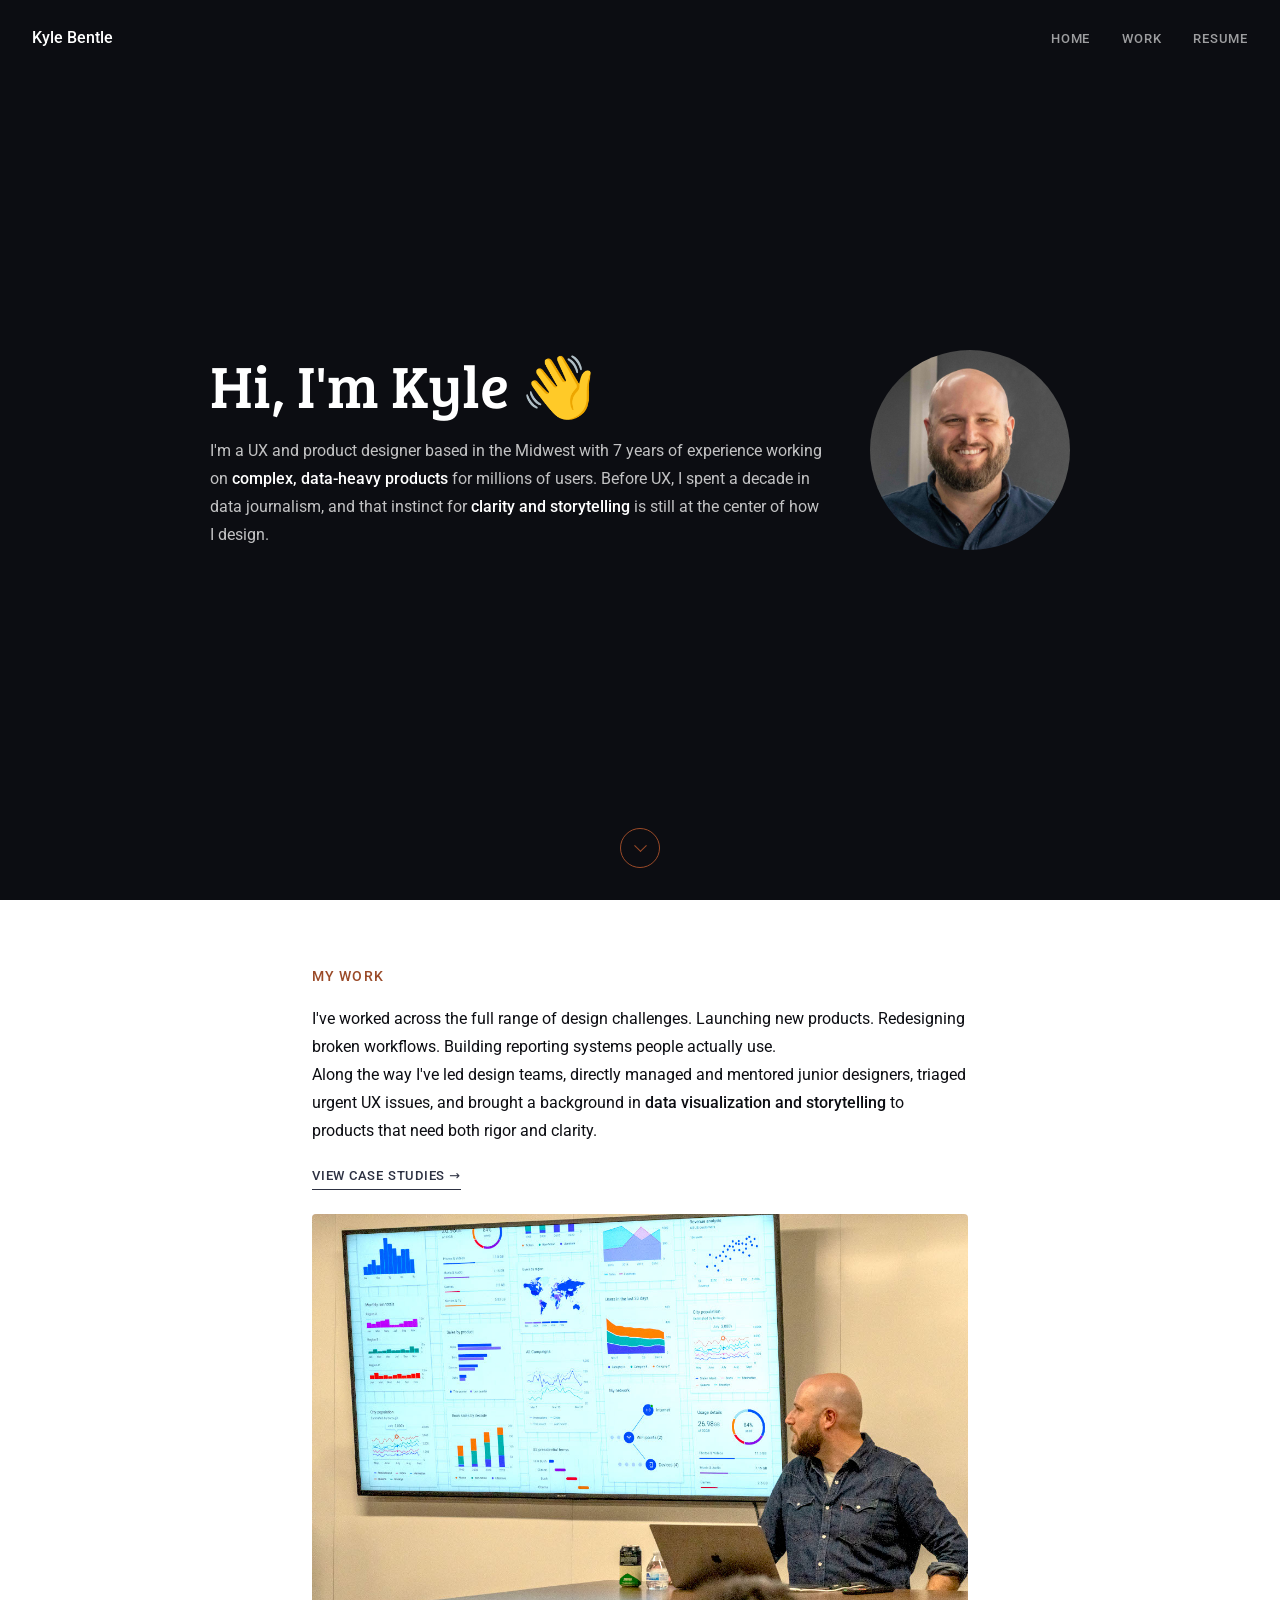
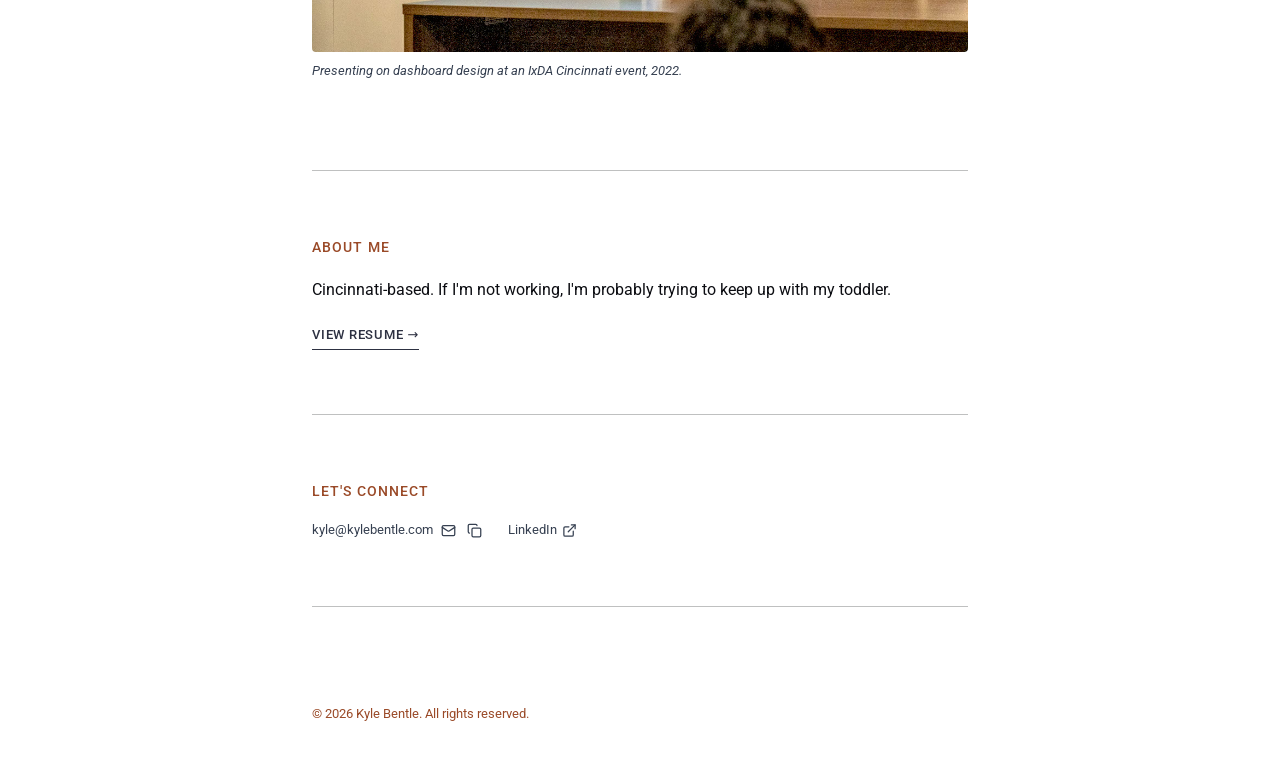
==== index.html @ 63d9d83c "first commit" ====
<!DOCTYPE html>
<html lang="en">
<head>
  <!-- Google tag (gtag.js) -->
  <script async src="https://www.googletagmanager.com/gtag/js?id=G-E7SZZ36WZQ"></script>
  <script>
    window.dataLayer = window.dataLayer || [];
    function gtag(){dataLayer.push(arguments);}
    gtag('js', new Date());

    gtag('config', 'G-E7SZZ36WZQ');
  </script>
  <meta charset="UTF-8" />
  <meta name="viewport" content="width=device-width, initial-scale=1.0" />
  <meta name="description" content="UX and product designer with 7+ years of experience on complex, data-heavy products for millions of users. Based in the Midwest. Previously: A decade of data journalism." />
  <title>Kyle Bentle / UX Designer</title>
  <link rel="preconnect" href="https://fonts.googleapis.com">
  <link rel="preconnect" href="https://fonts.gstatic.com" crossorigin>
  <link href="https://fonts.googleapis.com/css2?family=Bree+Serif&family=Roboto:ital,wght@0,400;0,500;0,700;1,400&display=swap" rel="stylesheet">
  <link rel="stylesheet" href="css/style.css" />
  <link rel="icon" type="image/png" href="/favicon-96x96.png" sizes="96x96" />
  <link rel="icon" type="image/svg+xml" href="/favicon.svg" />
  <link rel="shortcut icon" href="/favicon.ico" />
  <link rel="apple-touch-icon" sizes="180x180" href="/apple-touch-icon.png" />
  <link rel="manifest" href="/site.webmanifest" />
</head>
<body class="page-home">
  <a href="#main-content" class="skip-link">Skip to main content</a>

  <!-- NAV -->
  <nav class="nav">
    <a href="/" class="nav__brand">Kyle Bentle</a>
    <ul class="nav__links">
      <li><a href="/" class="nav__link nav__link--active">Home</a></li>
      <li><a href="/case-studies/" class="nav__link">Work</a></li>
      <li><a href="/resume.html" class="nav__link">Resume</a></li>
    </ul>
  </nav>

  <!-- MAIN CONTENT -->
  <main id="main-content">

    <!-- FULL-BLEED HERO -->
    <section class="home-hero">
      <div class="home-hero__inner">
        <div class="home-hero__text">
          <h1 class="hero__title">Hi, I'm Kyle <span aria-hidden="true">👋</span></h1>
          <p class="hero__body">
            I'm a UX and product designer based in the Midwest with 7 years of experience working on
            <strong>complex, data-heavy products</strong> for millions of users. Before UX, I spent a decade in data journalism,
            and that instinct for <strong>clarity and storytelling</strong> is still at the center of how I design.
          </p>
        </div>
        <img src="images/Kyle-Bentle-mug.jpg" alt="Portrait of Kyle Bentle" class="home-hero__photo">
      </div>
      <div class="scroll-hint">
        <div class="scroll-hint__circle">
          <div class="scroll-hint__chevron"></div>
        </div>
      </div>
    </section>

    <!-- NARROW CONTENT: sections below the hero -->
    <div class="page-wrap">

    <!-- MY WORK -->
    <div class="section">
      <h2 class="section__label">My Work</h2>
      <p class="section__body">
        I've worked across the full range of design challenges. Launching new products. Redesigning broken workflows. Building reporting systems people actually use.
        </p>
        <p class="section__body">
        Along the way I've led design teams, directly managed and mentored junior designers, triaged urgent UX issues, and brought a background in
        <strong>data visualization and storytelling</strong> to products that need both rigor and clarity.
      </p>
      <a href="/case-studies/" class="cta-link">View case studies →</a>
      <figure class="cs-figure">
        <img src="images/kyle-ixda.jpg" alt="Kyle Bentle presenting on stage at an IxDA event" class="cs-figure__img">
        <figcaption class="cs-caption">Presenting on dashboard design at an IxDA Cincinnati event, 2022.</figcaption>
      </figure>
    </div>

    <!-- RESUME -->
    <div class="section">
      <h2 class="section__label">About Me</h2>
      <p class="section__body">
        Cincinnati-based. If I'm not working, I'm probably trying to keep up with my toddler.
      </p>
      <a href="resume.html" class="cta-link">View resume →</a>
      </div>

    <div class="section">
      <h2 class="section__label contact-label">Let's Connect</h2>
      <div class="contact-links">
        <div class="email-action">
          <span class="email-action__address">kyle@kylebentle.com</span>
          <a href="&#109;&#97;&#105;&#108;&#116;&#111;&#58;&#107;&#121;&#108;&#101;&#64;&#107;&#121;&#108;&#101;&#98;&#101;&#110;&#116;&#108;&#101;&#46;&#99;&#111;&#109;" class="email-action__btn" aria-label="Open in mail app" title="Open in mail app">
            <svg xmlns="http://www.w3.org/2000/svg" width="15" height="15" viewBox="0 0 24 24" fill="none" stroke="currentColor" stroke-width="2" stroke-linecap="round" stroke-linejoin="round" aria-hidden="true"><rect x="2" y="4" width="20" height="16" rx="2"/><path d="m22 7-8.97 5.7a1.94 1.94 0 0 1-2.06 0L2 7"/></svg>
          </a>
          <button class="email-action__btn" onclick="copyEmail(this)" aria-label="Copy email address" title="Copy email address">
            <svg xmlns="http://www.w3.org/2000/svg" width="15" height="15" viewBox="0 0 24 24" fill="none" stroke="currentColor" stroke-width="2" stroke-linecap="round" stroke-linejoin="round" aria-hidden="true"><rect width="14" height="14" x="8" y="8" rx="2" ry="2"/><path d="M4 16c-1.1 0-2-.9-2-2V4c0-1.1.9-2 2-2h10c1.1 0 2 .9 2 2"/></svg>
          </button>
        </div>
        <a href="https://www.linkedin.com/in/kyle-bentle" class="contact-link" target="_blank" rel="noopener noreferrer" aria-label="LinkedIn profile (opens in new tab)">LinkedIn <svg xmlns="http://www.w3.org/2000/svg" width="15" height="15" viewBox="0 0 24 24" fill="none" stroke="currentColor" stroke-width="2" stroke-linecap="round" stroke-linejoin="round" aria-hidden="true"><path d="M15 3h6v6"/><path d="M10 14 21 3"/><path d="M18 13v6a2 2 0 0 1-2 2H5a2 2 0 0 1-2-2V8a2 2 0 0 1 2-2h6"/></svg></a>
        
      </div>
    </div>

    </div><!-- /page-wrap -->

  </main>

  <!-- FOOTER -->
  <footer class="page-wrap">
    <div class="footer">
      <p class="footer__text">© 2026 Kyle Bentle. All rights reserved.</p>
    </div>
  </footer>

  <script>
    function copyEmail(btn) {
      navigator.clipboard.writeText('kyle@kylebentle.com').then(function () {
        var prev = btn.innerHTML;
        btn.innerHTML = '<svg xmlns="http://www.w3.org/2000/svg" width="15" height="15" viewBox="0 0 24 24" fill="none" stroke="currentColor" stroke-width="2" stroke-linecap="round" stroke-linejoin="round" aria-hidden="true"><path d="M20 6 9 17l-5-5"/></svg>';
        setTimeout(function () { btn.innerHTML = prev; }, 2000);
      });
    }
  </script>
</body>
</html>
---- css/style.css ----
/* ============================================================
   BASE RESET & ROOT
   ============================================================ */

/* Remove default browser spacing and make sizing predictable */
*, *::before, *::after {
  margin: 0;
  padding: 0;
  box-sizing: border-box;
}

/* Root variables — change these to restyle the whole site */
:root {
  --color-bg:           #ffffff;
  --color-text:         #0c0d12;
  --color-muted:        #364051;
  --color-faint:        #9a4a28;
  --color-border:       #bfc0c0;
  --color-accent:       #2d3142;
  /* White text for use on dark (--color-text) backgrounds */
  --color-on-dark:      #ffffff;
  --color-on-dark-dim:  rgba(255, 255, 255, 0.75);
  --color-on-dark-faint: rgba(255, 255, 255, 0.6);

  --font-display:    'Bree Serif', serif;
  --font-base:       'Roboto', system-ui, sans-serif;

  --size-body:       16px;
  --size-small:      13px;

  --max-width:       720px;
  --spacing-section: 4rem;
}

body {
  font-family: var(--font-base);
  background-color: var(--color-bg);
  color: var(--color-text);
  font-size: var(--size-body);
  line-height: 1.75;
}


/* ============================================================
   PAGE WRAPPER
   Centers content and adds horizontal padding
   ============================================================ */

.page-wrap {
  max-width: var(--max-width);
  margin: 0 auto;
  padding: 0 2rem;
}


/* ============================================================
   SKIP LINK
   Collapsed to a 1×1px invisible point until a keyboard user
   tabs to it — then expands at the top of the page
   ============================================================ */

.skip-link {
  position: absolute;
  top: 0;
  left: 0;
  clip: rect(0 0 0 0);
  clip-path: inset(50%);
  height: 1px;
  width: 1px;
  overflow: hidden;
  white-space: nowrap;
  padding: 0.75rem 1.5rem;
  background: var(--color-text);
  color: var(--color-on-dark);
  font-size: var(--size-small);
  font-weight: 500;
  text-decoration: none;
  z-index: 200;
}

.skip-link:focus {
  clip: auto;
  clip-path: none;
  height: auto;
  width: auto;
  overflow: visible;
  white-space: normal;
}


/* ============================================================
   FOCUS STYLES
   Custom keyboard focus ring for links and buttons.
   :focus-visible only fires for keyboard navigation, not mouse clicks.
   ============================================================ */

a:focus-visible,
button:focus-visible {
  outline: 2px solid var(--color-accent);
  outline-offset: 3px;
  border-radius: 2px;
}


/* Homepage nav sits on a dark background — use a light ring instead */
.page-home .nav a:focus-visible {
  outline-color: var(--color-on-dark);
}


/* ============================================================
   NAV  (block: nav)
   ============================================================ */

.nav {
  padding: 1.5rem 2rem;
  display: flex;
  align-items: center;
  justify-content: space-between;
  border-bottom: 0.5px solid var(--color-border);
}

/* Your name / site logo on the left */
.nav__brand {
  font-size: var(--size-body);
  font-weight: 500;
  color: var(--color-text);
  text-decoration: none;
}

/* The group of navigation links on the right */
.nav__links {
  display: flex;
  gap: 2rem;
  list-style: none;
}

/* Individual nav link */
.nav__link {
  font-size: var(--size-small);
  font-weight: 500;
  text-transform: uppercase;
  letter-spacing: 0.06em;
  color: var(--color-muted);
  text-decoration: none;
  transition: color 0.15s ease;
}

.nav__link:hover {
  color: var(--color-text);
}

/* Modifier: highlights the link for the current page */
.nav__link--active {
  color: var(--color-text);
}

/* On the homepage, nav floats over the hero so it doesn't push the hero down */
.page-home .nav {
  position: absolute;   /* lifts it out of the document flow */
  top: 0;
  left: 0;
  width: 100%;
  z-index: 10;          /* keeps it on top of the hero, which paints over it otherwise */
  background-color: var(--color-text);
  border-bottom: none;
}

/* Nav text needs to be light on the dark homepage hero */
.page-home .nav__brand,
.page-home .nav__link--active {
  color: var(--color-on-dark);
}

.page-home .nav__link {
  color: var(--color-on-dark-faint); /* slightly dimmed for inactive links */
}

.page-home .nav__link:hover {
  color: var(--color-on-dark);
}

/* On small screens, stack the nav links below the brand */
@media (max-width: 480px) {
  .nav {
    flex-direction: column;
    align-items: flex-start;
    gap: 1rem;
  }

  .nav__links {
    gap: 1.25rem;
  }
}


/* ============================================================
   HERO  (block: hero)
   The intro section at the top of a page
   ============================================================ */

.hero {
  padding: var(--spacing-section) 0 2rem;
}

.hero__title {
  font-family: var(--font-display);
  font-size: 28px;
  font-weight: 400;   /* Bree Serif only has one weight — 400 is correct */
  line-height: 1.3;
  margin-bottom: 1rem;
  color: var(--color-text);
}

.hero__body {
  color: var(--color-text);
}

/* Bold text inside the hero body stays dark for emphasis */
.hero__body strong {
  color: var(--color-text);
  font-weight: 500;
}


/* ============================================================
   HOME HERO  (block: home-hero)
   Full-viewport hero used only on the homepage
   ============================================================ */

/* The full-bleed container — fills the screen and centers everything */
.home-hero {
  position: relative;          /* lets the scroll hint anchor to this container */
  min-height: 100vh;
  min-height: 100svh;
  display: flex;
  align-items: center;
  justify-content: center;
  background-color: var(--color-text);
  padding: 4rem 2rem;
  text-align: center;
}

/* Scroll hint — pinned to the bottom center of the hero */
.scroll-hint {
  position: absolute;
  bottom: 2rem;
  left: 50%;
  transform: translateX(-50%);  /* centers it horizontally regardless of its width */
}

/* The circle */
.scroll-hint__circle {
  width: 40px;
  height: 40px;
  border: 1.5px solid var(--color-faint);
  border-radius: 50%;
  display: flex;
  align-items: center;
  justify-content: center;
}

/* The chevron — drawn with two CSS borders rotated 45 degrees */
.scroll-hint__chevron {
  width: 9px;
  height: 9px;
  border-right: 1.5px solid var(--color-faint);
  border-bottom: 1.5px solid var(--color-faint);
  transform: rotate(45deg) translate(-2px, -2px); /* slight nudge to visually center inside circle */
}

/* Light text inside the dark homepage hero */
.home-hero .hero__title {
  color: var(--color-on-dark);
}

.home-hero .hero__body {
  color: var(--color-on-dark-dim);   /* slightly dimmed for the lede text */
}

.home-hero .hero__body strong {
  color: var(--color-on-dark);
}

/* Case study hero uses dark text on a light background */
.cs-hero-band .hero {
  text-align: center;
}

/* Inner wrapper keeps the text from getting too wide on large screens.
   Also lays the text and photo out side by side on wider screens. */
.home-hero__inner {
  max-width: 860px; /* a bit wider than --max-width to leave room for the photo */
  display: flex;
  align-items: center;
  justify-content: space-between;
  gap: 3rem;
  text-align: left; /* overrides the centered text inherited from .home-hero */
}

.home-hero__text {
  max-width: var(--max-width);
}

.home-hero__photo {
  width: 200px;
  height: 200px;
  border-radius: 50%; /* circle, cropped to fill */
  object-fit: cover;
  flex-shrink: 0; /* keeps the photo from getting squeezed by the text */
}

/* Below 700px there isn't enough room for text + photo side by side —
   stack the photo under the text and re-center everything */
@media (max-width: 700px) {
  .home-hero__inner {
    flex-direction: column;
    text-align: center;
  }
}

/* Larger title inside the home hero only — doesn't affect other pages */
.home-hero .hero__title {
  font-size: 60px;
  line-height: 1.1;
  margin-bottom: 1.25rem;
}

@media (max-width: 480px) {
  .home-hero .hero__title {
    font-size: 36px;
  }
}


/* ============================================================
   SECTION  (block: section)
   A content section separated by a top border
   ============================================================ */

.section {
  margin-top: var(--spacing-section);
  /* padding-top: 2rem; */
  padding-bottom: var(--spacing-section);
  border-bottom: 0.5px solid var(--color-border);
}

/* Small all-caps label above a section, e.g. "My Work" */
.section__label {
  font-size: 14px;
  font-weight: 500;
  text-transform: uppercase;
  letter-spacing: 0.08em;
  color: var(--color-faint);
  margin-bottom: 1rem;
}

.section__body {
  color: var(--color-text);
}

.section__body strong {
  color: var(--color-text);
  font-weight: 500;
}

/* Summary paragraph(s) at the top of the resume page */
.resume-summary {
  color: var(--color-text);
  margin-bottom: 0.75rem; /* small gap between summary paragraphs; harmless on the last one */
}


/* ============================================================
   EMAIL ACTION  (block: email-action)
   Email address with mailto and copy-to-clipboard icon buttons
   ============================================================ */

.email-action {
  display: flex;
  align-items: center;
  gap: 0.4rem;
}

.email-action__address {
  font-size: var(--size-small);
  color: var(--color-muted);
}

/* Shared styles for both the mailto link and the copy button */
.email-action__btn {
  display: flex;
  align-items: center;
  justify-content: center;
  background: none;
  border: none;
  padding: 2px;
  cursor: pointer;
  color: var(--color-muted);
  transition: color 0.15s ease;
  line-height: 1;
  text-decoration: none;   /* overrides default link underline */
}

.email-action__btn:hover {
  color: var(--color-text);
}

/* Tooltip on the copy button only — targets <button> to avoid applying to the mailto <a> */
button.email-action__btn {
  position: relative;
}

button.email-action__btn::after {
  content: 'Copy to clipboard';
  position: absolute;
  bottom: calc(100% + 6px);  /* sits just above the button */
  left: 50%;
  transform: translateX(-50%);  /* centers it over the button regardless of its width */
  background: var(--color-text);
  color: var(--color-bg);
  font-size: 11px;
  white-space: nowrap;
  padding: 4px 8px;
  border-radius: 4px;
  pointer-events: none;  /* tooltip doesn't interfere with mouse events */
  opacity: 0;
  transition: opacity 0.15s ease;
}

button.email-action__btn:hover::after {
  opacity: 1;
}


/* ============================================================
   CONTACT LINKS
   Row of inline links (LinkedIn, Email, etc.)
   ============================================================ */

/* Adds breathing room between the resume link and the Contact Me label */
.contact-label {
  margin-top: 2rem;
}

.contact-links {
  display: flex;
  gap: 1.5rem;
  margin-top: 1rem;
}

.contact-link {
  display: inline-flex;
  align-items: center;
  gap: 0.3rem;
  font-size: var(--size-small);
  color: var(--color-muted);
  text-decoration: none;
  transition: color 0.15s ease;
}

.contact-link:hover {
  color: var(--color-text);
}


/* ============================================================
   CTA LINK  (block: cta-link)
   A standalone text link used as a call-to-action
   ============================================================ */

.cta-link {
  display: inline-block;
  margin-top: 1.25rem;
  font-size: var(--size-small);
  font-weight: 500;
  text-transform: uppercase;
  letter-spacing: 0.06em;
  color: var(--color-accent);
  text-decoration: none;
  border-bottom: 1px solid var(--color-accent);
  padding-bottom: 2px;
  transition: opacity 0.15s ease;
}

.cta-link:hover {
  opacity: 0.5;
}


/* ============================================================
   PAGE FOOTER  (block: footer)
   ============================================================ */

.footer {
  margin-top: var(--spacing-section);
  padding: 2rem 0 3rem;
  /* border-top: 0.5px solid var(--color-border); */
}

.footer__text {
  font-size: var(--size-small);
  color: var(--color-faint);
}


/* ============================================================
   RESUME HEADER  (block: resume-header)
   Name, email, and summary at the top of the resume page
   ============================================================ */

.resume-header {
  padding: var(--spacing-section) 0 2rem;
}

.resume-header__name {
  font-size: 28px;
  font-weight: 500;
  line-height: 1.2;
  margin-bottom: 0.25rem;
}

.resume-header__email {
  font-size: var(--size-small);
  color: var(--color-muted);
  text-decoration: none;
}

.resume-header__email:hover {
  color: var(--color-text);
}

.resume-header__summary {
  margin-top: 1.25rem;
  color: var(--color-text);
  font-style: italic;
}


/* ============================================================
   JOB  (block: job)
   A single job entry — company, title, dates, bullet points
   ============================================================ */

.job {
  margin-bottom: 2rem;
}

/* Company name */
.job__company {
  font-size: 20px;
  font-weight: 600;
  margin-bottom: 0.15rem;
}

/* Job title on its own line */
.job__title {
  font-weight: 500;
  margin-bottom: 0.1rem;
}

/* Small inline note showing a promotion, e.g. "(promoted from UX Designer)" */
.job__promotion {
  font-size: var(--size-small);
  font-weight: 400;
  font-style: italic;
  color: var(--color-faint);
}

/* Date range, e.g. "January 2022 – present" */
.job__dates {
  font-size: var(--size-small);
  font-style: italic;
  color: var(--color-muted);
  margin-bottom: 0.75rem;
}

/* The list of bullet points */
.job__bullets {
  list-style: none;
  padding: 0;
}

/* Each bullet — uses a custom circle instead of a default list marker */
.job__bullet {
  position: relative;
  padding-left: 1.25rem;
  color: var(--color-text);
  margin-bottom: 0.5rem;
}

/* The circle bullet character, placed before each item */
.job__bullet::before {
  content: "○";
  position: absolute;
  left: 0;
  color: var(--color-faint);
  font-size: 0.7em;
  top: 0.3em;
}


/* ============================================================
   SKILL GROUP  (block: skill-group)
   A paragraph of skills under a label
   ============================================================ */

.skill-group {
  margin-bottom: 1.25rem;
}

.skill-group__body {
  color: var(--color-text);
}

/* Bold lead-in text at the start of a skill paragraph */
.skill-group__body strong {
  color: var(--color-text);
  font-weight: 600;
}


/* ============================================================
   CASE STUDIES INTRO  (block: case-studies-intro)
   Heading and framing text at the top of the Work listing page
   ============================================================ */

.case-studies-intro {
  padding: var(--spacing-section) 0 0;
}

.case-studies-intro__title {
  font-family: var(--font-display);
  font-size: 28px;
  font-weight: 400;
  line-height: 1.3;
  margin-bottom: 0.75rem;
}

.case-studies-intro__body {
  color: var(--color-text);
  max-width: 560px;   /* keeps the line length comfortable — long lines are harder to read */
}


/* ============================================================
   CASE STUDY CARD  (block: case-study-card)
   Used on the Work listing page — one card per case study
   ============================================================ */

.case-study-card {
  margin-top: 3rem;
  padding-bottom: 3rem;
  /* padding-top: 2rem; */
  border-bottom: 0.5px solid var(--color-border);
  display: flex;          /* image and text sit side by side */
  gap: 2rem;
  align-items: flex-start;
}

/* Thumbnail image inside the card — shows the full image, scales with the column */
.case-study-card__thumb {
  width: 100%;
  height: auto;           /* height follows the image's natural proportions */
  object-fit: contain;    /* never crops — shows the whole image */
  display: block;
  border-radius: 4px;
}

/* Image column — fixed width so it doesn't shrink or grow */
.case-study-card__image {
  flex: 0 0 45%;          /* fixed at 45% width, won't grow or shrink */
  border-radius: 4px;
}

/* Text column: label, title, description, and link */
.case-study-card__body {
  flex: 1;                /* fills remaining space */
}

/* Small label above the title, e.g. the client name */
.case-study-card__label {
  font-size: var(--size-small);
  text-transform: uppercase;
  letter-spacing: 0.08em;
  color: var(--color-faint);
  margin-bottom: 0.5rem;
}

.case-study-card__title {
  font-size: 22px;
  font-weight: 500;
  line-height: 1.3;
  margin-bottom: 0.75rem;
}

/* Title links: match the heading color and only underline on hover */
.case-study-card__title a {
  color: inherit;
  text-decoration: none;
}

.case-study-card__title a:hover {
  text-decoration: underline;
}

.case-study-card__desc {
  color: var(--color-text);
}

/* On mobile, stack image above text */
@media (max-width: 480px) {
  .case-study-card {
    flex-direction: column;
  }

  .case-study-card__image {
    flex: none;           /* remove the fixed width so it can go full-width */
    width: 100%;
  }
}

/* Next Case Study teaser at the bottom of a case study page —
   reuses .case-study-card but it's a single, smaller card, so no divider below it */
.cs-next .case-study-card {
  border-bottom: none;
  padding-bottom: 0;
  gap: 1.25rem;
}

/* Smaller thumbnail than the full-size listing-page cards */
.cs-next .case-study-card__image {
  flex: 0 0 30%;
  max-width: 180px;
}

.cs-next .case-study-card__title {
  font-size: 18px;
  margin-bottom: 0.4rem;
}

.cs-next .case-study-card__label {
  margin-bottom: 0.3rem;
  color: var(--color-text); /* darker than the default faint label — reads distinct from the "Next Case Study" eyebrow above it */
}

@media (max-width: 480px) {
  .cs-next .case-study-card__image {
    max-width: 160px;
    margin: 0 auto;
  }
}

/* Small "All work" link that sits above the "Next Case Study" label */
.cs-next__back-link {
  display: inline-block;
  font-size: var(--size-small);
  color: var(--color-muted);
  text-decoration: none;
  margin-bottom: 1.5rem;
}

.cs-next__back-link:hover {
  color: var(--color-text);
}


/* ============================================================
   CASE STUDY PAGE  (block: cs-*)
   Styles used inside an individual case study page
   ============================================================ */

/* Process step — text on the left, image on the right */
.cs-process-step {
  display: flex;
  flex-direction: row-reverse;
  gap: 2rem;
  align-items: flex-start;
  margin-top: 1rem;
}

/* Process figure — holds the image + caption, takes the 40% column */
.cs-process-figure {
  flex: 0 0 40%;
  width: 40%;
  margin: 0; /* reset browser default figure margin */
}

/* Process image — fills its figure container */
.cs-process-img {
  width: 100%;
  height: auto;     /* lets each image display at its own natural height */
  display: block;
  border-radius: 4px;
}

/* Text column — fills the remaining space */
.cs-process-text {
  flex: 1;
}

/* On mobile, stack image above text */
@media (max-width: 480px) {
  .cs-process-step {
    flex-direction: column;
  }

  .cs-process-figure {
    flex: none;
    width: 100%;
  }
}

/* Hero image — scales to full width at its natural aspect ratio, no cropping */
.cs-hero-img {
  width: 100%;
  height: auto;
  display: block;   /* removes the small gap browsers add below inline images */
}

/* Reusable placeholder box for where product images will go */
.cs-image-placeholder {
  width: 100%;
  aspect-ratio: 16 / 9;
  background-color: var(--color-border);
  border-radius: 4px;
  margin: 1.5rem 0;
  display: flex;
  align-items: center;
  justify-content: center;
}

/* The hero image at the top of a case study is taller */
.cs-image-placeholder--hero {
  aspect-ratio: 2 / 1;
  margin: 0 0 2rem;
}

/* Small faint text inside every placeholder box */
.placeholder-label {
  font-size: var(--size-small);
  color: var(--color-faint);
  text-transform: uppercase;
  letter-spacing: 0.06em;
}

/* Project metadata row: Role, Status, Client */
.cs-meta {
  display: flex;
  flex-wrap: wrap;         /* wraps on small screens */
  gap: 2rem;
  padding: 1.5rem 0;
  border-top: 0.5px solid var(--color-border);
  border-bottom: 0.5px solid var(--color-border);
  margin-bottom: 0.5rem;
}

.cs-meta__item {
  display: flex;
  flex-direction: column;
  gap: 0.3rem;
}

.cs-meta__label {
  font-size: var(--size-small);
  text-transform: uppercase;
  letter-spacing: 0.08em;
  color: var(--color-faint);
}

.cs-meta__value {
  font-size: var(--size-small);
  color: var(--color-text);
}

/* Grid of big impact numbers */
.cs-stat-grid {
  display: grid;
  grid-template-columns: 1fr 1fr;
  gap: 1.5rem 2rem;
  margin-top: 1.5rem;
}

/* The big number itself */
.cs-stat__number {
  font-size: 36px;
  font-weight: 600;
  line-height: 1;
  margin-bottom: 0.4rem;
}

/* Description below the number */
.cs-stat__label {
  font-size: var(--size-small);
  color: var(--color-muted);
  line-height: 1.5;
}

/* Extra space above a section label when it follows body content —
   applies in multi-project pages (e.g. Achieve) where labels appear mid-section */
.cs-body + .section__label {
  margin-top: 3rem;
}

/* Sub-headings within the Process section */
.cs-sub-heading {
  font-family: var(--font-display);
  font-size: 24px;
  font-weight: 400;
  margin-top: 2rem;
  margin-bottom: 0.25rem;
  color: var(--color-text);
}

/* Extra space before a sub-heading when it follows content —
   targets every step except the first, which follows the section label */
.cs-body + .cs-sub-heading,
.cs-image-placeholder + .cs-sub-heading,
.cs-process-step + .cs-sub-heading {
  margin-top: 4rem;
}

/* Two process images side by side, full-width, text below */
.cs-process-pair__images {
  display: flex;
  gap: 1rem;
  margin-top: 1rem;
  margin-bottom: 1.5rem;
}

/* Each figure takes equal space; min-width: 0 prevents overflow in flex */
.cs-process-pair__images .cs-figure {
  flex: 1;
  min-width: 0;
  margin: 0;
}

@media (max-width: 480px) {
  .cs-process-pair__images {
    flex-direction: column;
  }
}

/* Figure — wraps a full-width image and its caption */
.cs-figure {
  margin: 1.5rem 0;
}

/* Full-width image inside a figure */
.cs-figure__img {
  width: 100%;
  height: auto;
  display: block;
  border-radius: 4px;
}

/* Caption below a figure image */
.cs-caption {
  font-size: var(--size-small);
  color: var(--color-muted);
  font-style: italic;
  margin-top: 0.5rem;
}

/* Body paragraphs throughout the case study */
.cs-body {
  color: var(--color-text);
  margin-top: 0.75rem;
}

/* Bullet lists inside case study sections */
.cs-list {
  color: var(--color-text);
  margin-top: 0.5rem;
  padding-left: 1.25rem;  /* indent the bullets */
  line-height: 1.7;
}

/* Hero band at the top of a case study page.
   Default: light background — title text sits above the full-width hero image. */
.cs-hero-band {
  background-color: var(--color-bg);
  display: flex;
  flex-direction: column;   /* stacks the title above the image */
  padding: 0 2rem 2rem;
}

.cs-hero-band .hero__title {
  font-size: 46px;
}

/* Dark variant — for pages without a hero image where visual impact matters more.
   Matches the homepage hero; text flips to light colors. */
.cs-hero-band--dark {
  background-color: var(--color-text);
  padding: 4rem 2rem;
}
.cs-hero-band--dark .hero__title {
  color: var(--color-on-dark);
}
.cs-hero-band--dark .hero__body {
  color: var(--color-on-dark-dim);
}

/* Wide wrapper — used for the hero area of a case study page.
   Spans up to 80% of the screen, wider than the standard content column. */
.cs-wide-wrap {
  max-width: 960px;
  margin: 0 auto;
  padding: 0 2rem;
}

@media (max-width: 480px) {
  .cs-hero-band .hero__title {
    font-size: 28px;
  }
}

/* On case study pages, give sections more breathing room between them */
.cs-page .section {
  margin-top: 5rem;    /* ~80px at standard font sizes */
}

/* Reflection block — visually distinct from the rest of the case study */
.cs-reflection {
  margin-top: 5rem;
  background-color: var(--color-border);
  border-radius: 8px;
  padding: 2rem 2rem 2.5rem;
}

/* On small screens, collapse the stat grid to a single column */
@media (max-width: 480px) {
  .cs-stat-grid {
    grid-template-columns: 1fr;
  }
}


/* ============================================================
   EDUCATION ENTRY  (block: education-entry)
   School, location, and degree
   ============================================================ */

.education-entry__school {
  font-weight: 600;
}

.education-entry__location {
  font-style: italic;
  color: var(--color-muted);
}

.education-entry__degree {
  color: var(--color-text);
}


/* ============================================================
   PLACEHOLDER THUMBNAIL  (utility: placeholder-thumb)
   Gray box shown in experiment cards until a real screenshot
   is added. To swap in a real image: replace the
   <div class="placeholder-thumb"> with an
   <img class="case-study-card__thumb" src="..." alt="...">
   ============================================================ */

.placeholder-thumb {
  display: block;
  width: 100%;
  aspect-ratio: 16 / 9;     /* matches the proportions of case study thumbnails */
  background-color: var(--color-border);
  border-radius: 4px;
}


/* ============================================================
   ERROR LINKS  (block: error-links)
   The "Back to Home" / "View my work" links on 404.html
   ============================================================ */

.error-links {
  padding: var(--spacing-section) 0;
  display: flex;
  flex-direction: column;
  align-items: center;
  gap: 0.75rem;
  text-align: center;
}
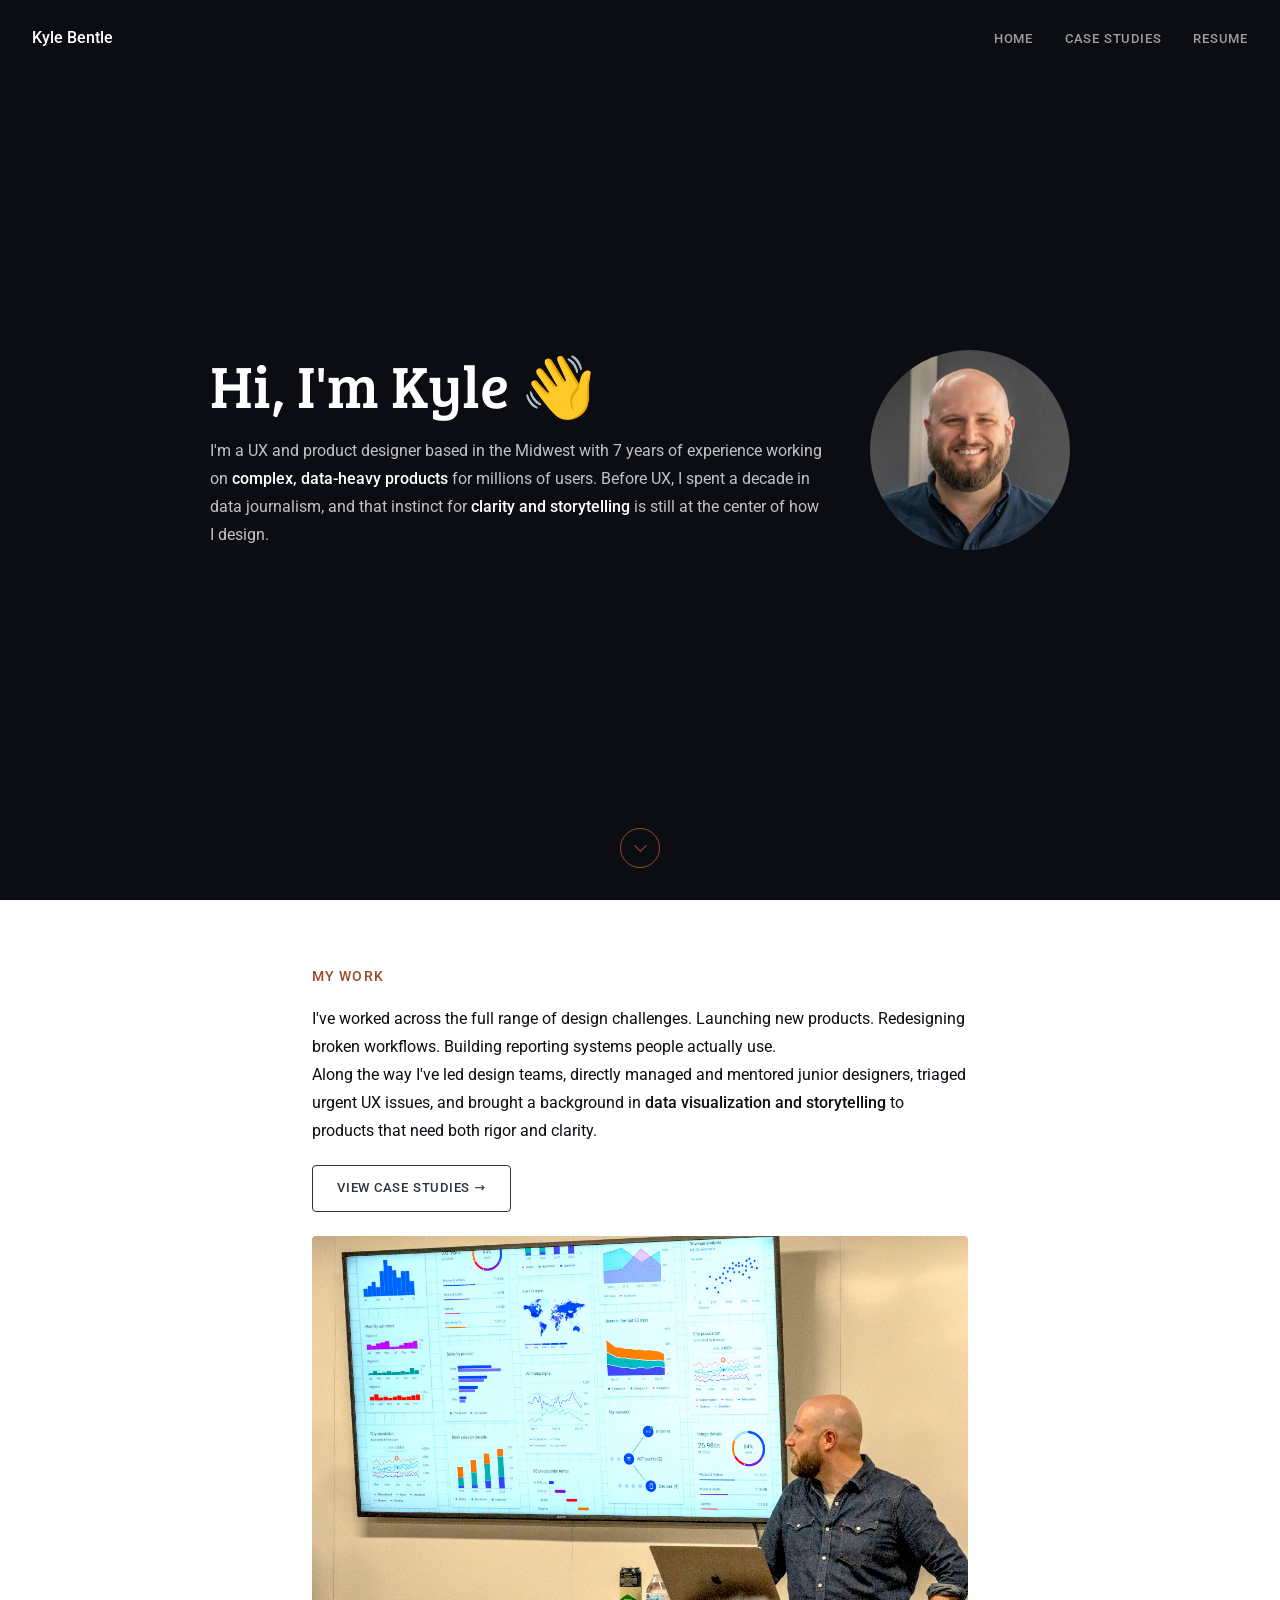
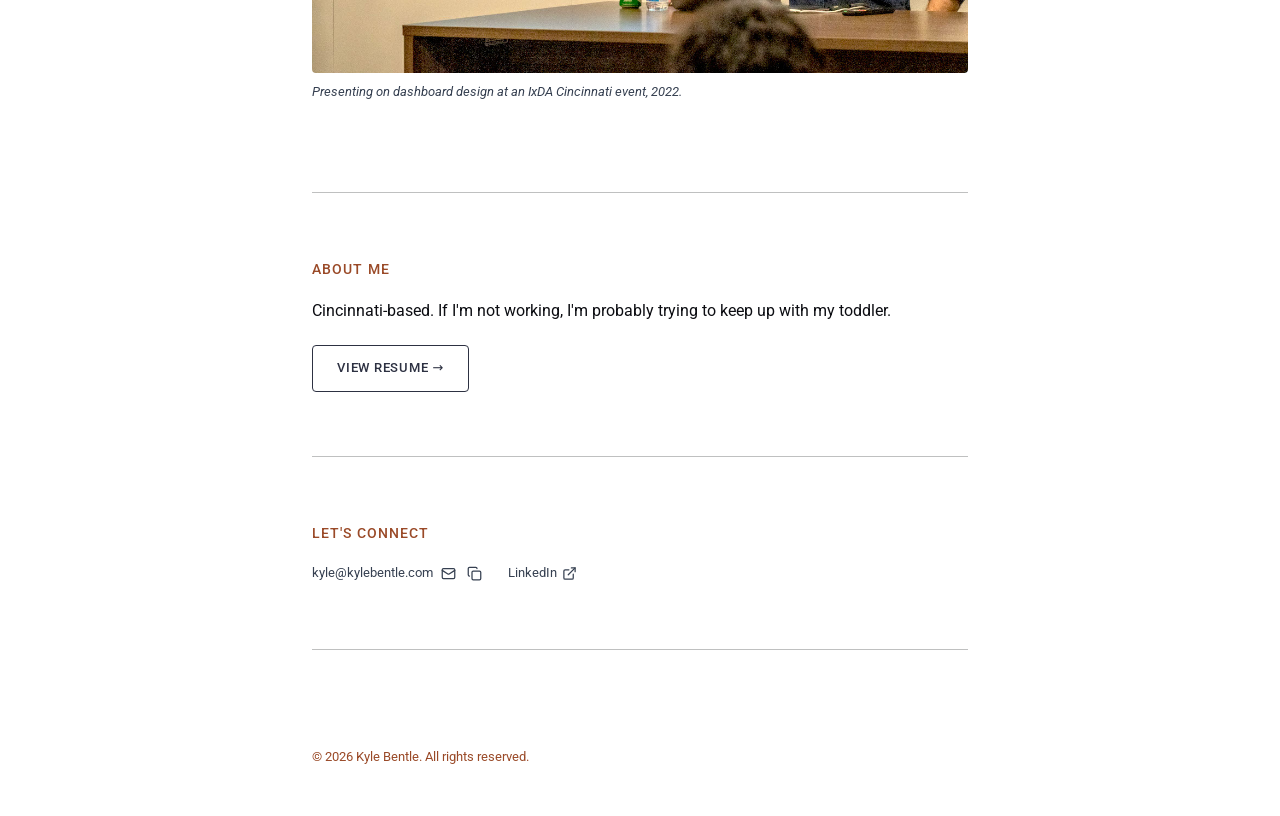
==== commit 1e74188b: "Updates capacity tracker experiement. Button styling. Fixes 404 file." ====
--- a/index.html
+++ b/index.html
@@ -32,7 +32,7 @@
     <a href="/" class="nav__brand">Kyle Bentle</a>
     <ul class="nav__links">
       <li><a href="/" class="nav__link nav__link--active">Home</a></li>
-      <li><a href="/case-studies/" class="nav__link">Work</a></li>
+      <li><a href="/case-studies/" class="nav__link">Case Studies</a></li>
       <li><a href="/resume.html" class="nav__link">Resume</a></li>
     </ul>
   </nav>
@@ -73,7 +73,7 @@
         Along the way I've led design teams, directly managed and mentored junior designers, triaged urgent UX issues, and brought a background in
         <strong>data visualization and storytelling</strong> to products that need both rigor and clarity.
       </p>
-      <a href="/case-studies/" class="cta-link">View case studies →</a>
+      <a href="/case-studies/" class="btn--secondary">View case studies →</a>
       <figure class="cs-figure">
         <img src="images/kyle-ixda.jpg" alt="Kyle Bentle presenting on stage at an IxDA event" class="cs-figure__img">
         <figcaption class="cs-caption">Presenting on dashboard design at an IxDA Cincinnati event, 2022.</figcaption>
@@ -86,7 +86,7 @@
       <p class="section__body">
         Cincinnati-based. If I'm not working, I'm probably trying to keep up with my toddler.
       </p>
-      <a href="resume.html" class="cta-link">View resume →</a>
+      <a href="resume.html" class="btn--secondary">View resume →</a>
       </div>
 
     <div class="section">
--- a/css/style.css
+++ b/css/style.css
@@ -489,6 +489,33 @@
 
 
 /* ============================================================
+   SECONDARY BUTTON  (block: btn, modifier: --secondary)
+   An outlined button — more visual weight than a cta-link,
+   but not a solid/filled "primary" button.
+   ============================================================ */
+
+.btn--secondary {
+  display: inline-block;
+  margin-top: 1.25rem;
+  padding: 0.7rem 1.5rem;
+  font-size: var(--size-small);
+  font-weight: 500;
+  text-transform: uppercase;
+  letter-spacing: 0.06em;
+  color: var(--color-accent);
+  text-decoration: none;
+  border: 1.5px solid var(--color-accent);
+  border-radius: 4px;
+  transition: background-color 0.15s ease, color 0.15s ease;
+}
+
+.btn--secondary:hover {
+  background-color: var(--color-accent);
+  color: var(--color-on-dark);
+}
+
+
+/* ============================================================
    PAGE FOOTER  (block: footer)
    ============================================================ */
 
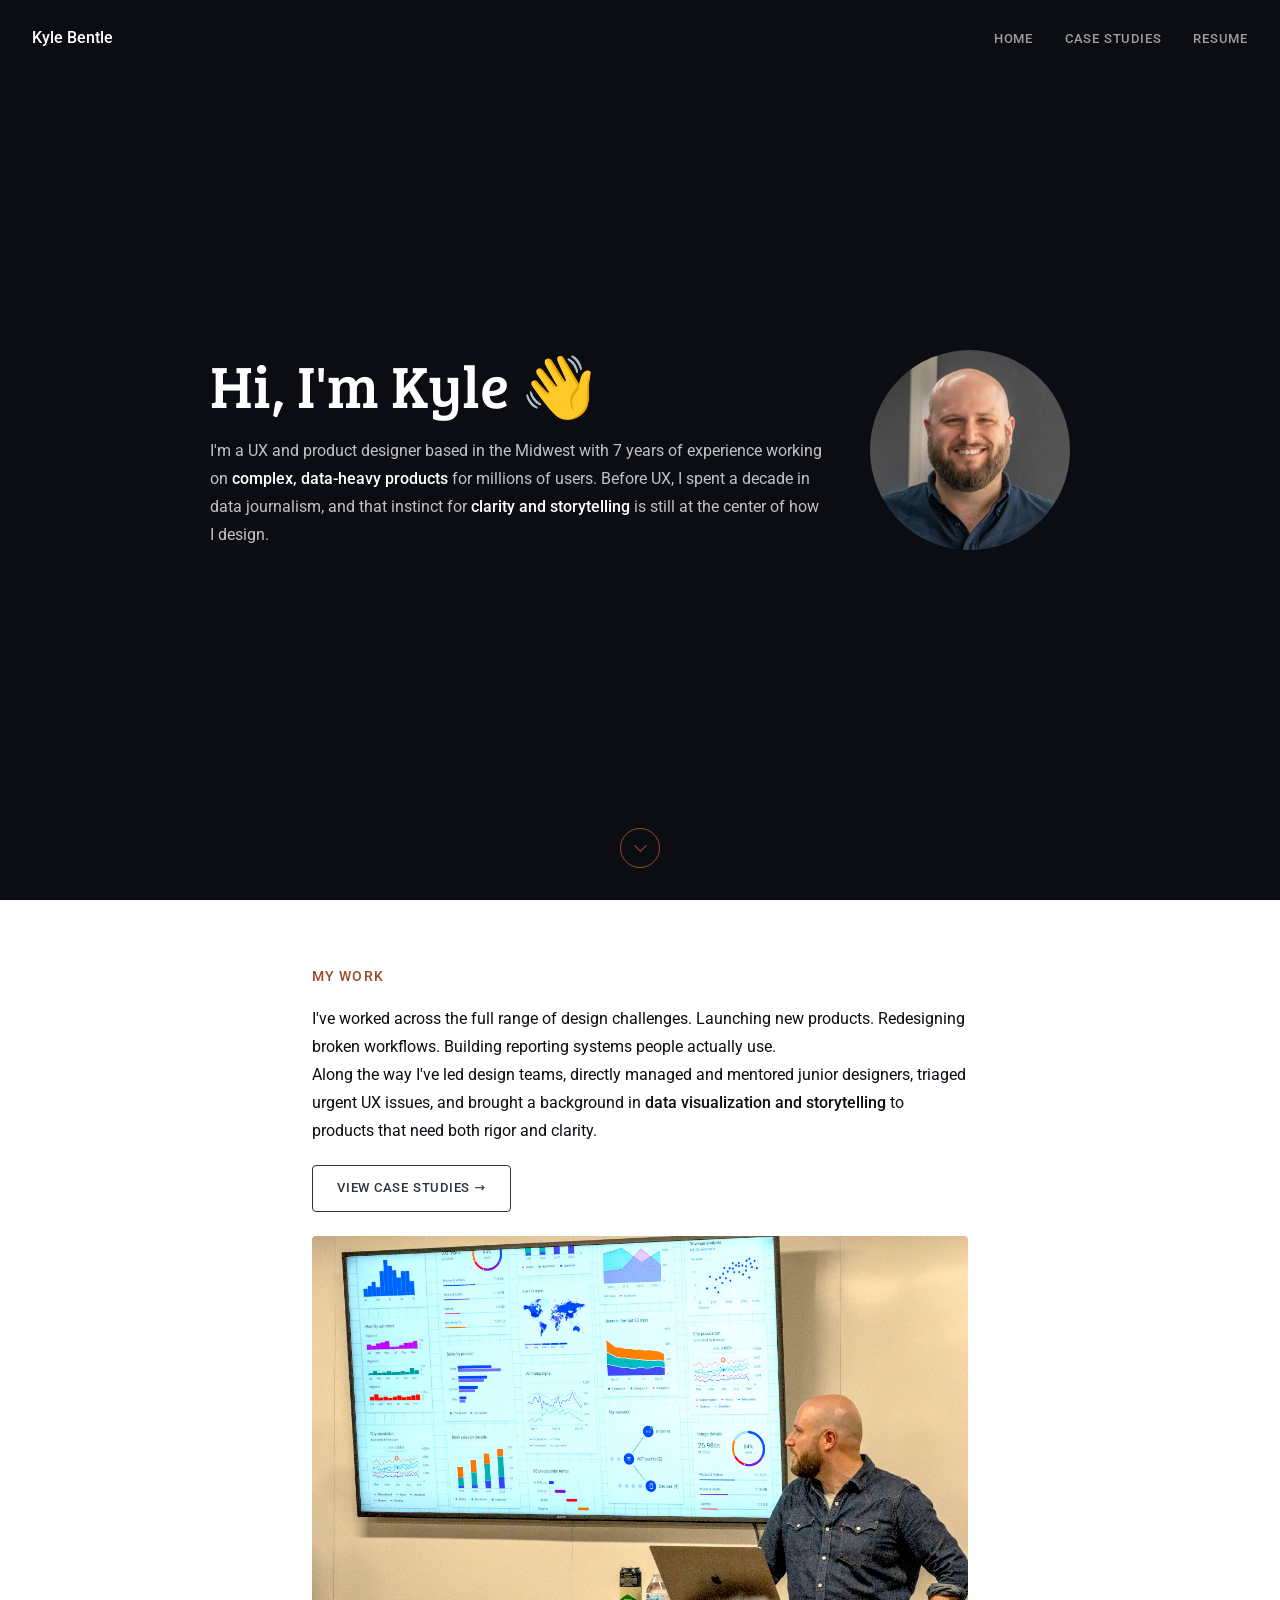
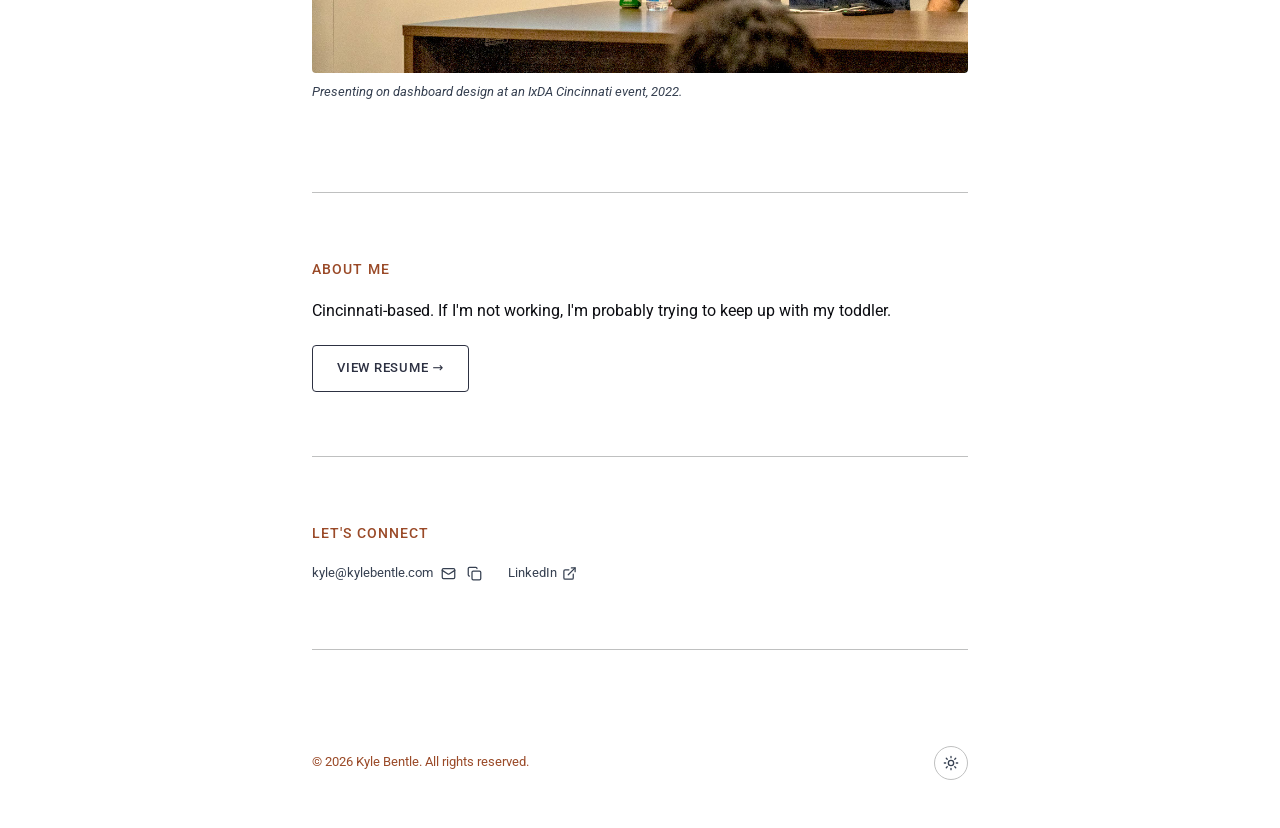
==== commit c87a19ab: "adds dark mode" ====
--- a/index.html
+++ b/index.html
@@ -11,6 +11,13 @@
     gtag('config', 'G-E7SZZ36WZQ');
   </script>
   <meta charset="UTF-8" />
+  <script>
+    // Applies a saved dark/light choice before the page paints, so there's no flash of the wrong color
+    (function () {
+      var t = localStorage.getItem('theme');
+      if (t) document.documentElement.setAttribute('data-theme', t);
+    })();
+  </script>
   <meta name="viewport" content="width=device-width, initial-scale=1.0" />
   <meta name="description" content="UX and product designer with 7+ years of experience on complex, data-heavy products for millions of users. Based in the Midwest. Previously: A decade of data journalism." />
   <title>Kyle Bentle / UX Designer</title>
@@ -114,6 +121,10 @@
   <footer class="page-wrap">
     <div class="footer">
       <p class="footer__text">© 2026 Kyle Bentle. All rights reserved.</p>
+      <button type="button" class="theme-toggle" aria-pressed="false" aria-label="Toggle dark mode" title="Toggle dark mode">
+        <svg class="theme-toggle__icon theme-toggle__icon--sun" xmlns="http://www.w3.org/2000/svg" viewBox="0 0 24 24" fill="none" stroke="currentColor" stroke-width="2" stroke-linecap="round" stroke-linejoin="round" aria-hidden="true"><circle cx="12" cy="12" r="4"/><path d="M12 2v2M12 20v2M4.93 4.93l1.41 1.41M17.66 17.66l1.41 1.41M2 12h2M20 12h2M6.34 17.66l-1.41 1.41M19.07 4.93l-1.41 1.41"/></svg>
+        <svg class="theme-toggle__icon theme-toggle__icon--moon" xmlns="http://www.w3.org/2000/svg" viewBox="0 0 24 24" fill="none" stroke="currentColor" stroke-width="2" stroke-linecap="round" stroke-linejoin="round" aria-hidden="true"><path d="M21 12.79A9 9 0 1 1 11.21 3 7 7 0 0 0 21 12.79Z"/></svg>
+      </button>
     </div>
   </footer>
 
@@ -126,5 +137,6 @@
       });
     }
   </script>
+  <script src="/js/theme.js"></script>
 </body>
 </html>
--- a/css/style.css
+++ b/css/style.css
@@ -17,7 +17,10 @@
   --color-faint:        #9a4a28;
   --color-border:       #bfc0c0;
   --color-accent:       #2d3142;
-  /* White text for use on dark (--color-text) backgrounds */
+  /* Fixed dark background for the hero bands and homepage nav — stays this
+     value in both light and dark mode, so those sections don't change */
+  --color-surface-dark: #0c0d12;
+  /* White text for use on dark (--color-surface-dark) backgrounds */
   --color-on-dark:      #ffffff;
   --color-on-dark-dim:  rgba(255, 255, 255, 0.75);
   --color-on-dark-faint: rgba(255, 255, 255, 0.6);
@@ -38,6 +41,37 @@
   color: var(--color-text);
   font-size: var(--size-body);
   line-height: 1.75;
+}
+
+
+/* ============================================================
+   DARK MODE
+   Two ways in: automatically, if the visitor's system is set to
+   dark (and they haven't chosen a theme here); or explicitly, via
+   the toggle switch in the footer, which sets data-theme on <html>
+   and overrides the system setting either way.
+   All values below are checked to meet WCAG AA contrast (4.5:1
+   for text) against the dark background.
+   ============================================================ */
+
+@media (prefers-color-scheme: dark) {
+  :root:not([data-theme="light"]) {
+    --color-bg:      #17181c;
+    --color-text:    #f2f3f5;
+    --color-muted:   #a8b0bd;
+    --color-faint:   #eda07d;
+    --color-border:  #3a3d45;
+    --color-accent:  #b8bfe0;
+  }
+}
+
+:root[data-theme="dark"] {
+  --color-bg:      #17181c;
+  --color-text:    #f2f3f5;
+  --color-muted:   #a8b0bd;
+  --color-faint:   #eda07d;
+  --color-border:  #3a3d45;
+  --color-accent:  #b8bfe0;
 }
 
 
@@ -70,7 +104,7 @@
   overflow: hidden;
   white-space: nowrap;
   padding: 0.75rem 1.5rem;
-  background: var(--color-text);
+  background: var(--color-surface-dark);
   color: var(--color-on-dark);
   font-size: var(--size-small);
   font-weight: 500;
@@ -162,7 +196,7 @@
   left: 0;
   width: 100%;
   z-index: 10;          /* keeps it on top of the hero, which paints over it otherwise */
-  background-color: var(--color-text);
+  background-color: var(--color-surface-dark);
   border-bottom: none;
 }
 
@@ -236,7 +270,7 @@
   display: flex;
   align-items: center;
   justify-content: center;
-  background-color: var(--color-text);
+  background-color: var(--color-surface-dark);
   padding: 4rem 2rem;
   text-align: center;
 }
@@ -511,7 +545,10 @@
 
 .btn--secondary:hover {
   background-color: var(--color-accent);
-  color: var(--color-on-dark);
+  /* Uses the page background as the hover text color, not a fixed white —
+     --color-accent flips to a light tone in dark mode, so white text would
+     stop being readable against it there */
+  color: var(--color-bg);
 }
 
 
@@ -523,11 +560,63 @@
   margin-top: var(--spacing-section);
   padding: 2rem 0 3rem;
   /* border-top: 0.5px solid var(--color-border); */
+  display: flex;
+  align-items: center;
+  justify-content: space-between;
+  gap: 1rem;
 }
 
 .footer__text {
   font-size: var(--size-small);
   color: var(--color-faint);
+}
+
+
+/* ============================================================
+   THEME TOGGLE  (block: theme-toggle)
+   Dark/light switch in the footer. Shows a sun icon in light mode,
+   a moon icon in dark mode — driven by aria-pressed, which js/theme.js
+   keeps in sync (not by the data-theme attribute directly, since that
+   attribute may be unset when the page is just following the system
+   setting rather than an explicit choice).
+   ============================================================ */
+
+.theme-toggle {
+  display: flex;
+  align-items: center;
+  justify-content: center;
+  flex-shrink: 0;
+  width: 34px;
+  height: 34px;
+  border-radius: 50%;
+  border: 1px solid var(--color-border);
+  background: none;
+  color: var(--color-muted);
+  cursor: pointer;
+  transition: color 0.15s ease, border-color 0.15s ease;
+}
+
+.theme-toggle:hover {
+  color: var(--color-text);
+  border-color: var(--color-muted);
+}
+
+.theme-toggle__icon {
+  width: 16px;
+  height: 16px;
+}
+
+/* Only one icon shows at a time */
+.theme-toggle__icon--moon {
+  display: none;
+}
+
+.theme-toggle[aria-pressed="true"] .theme-toggle__icon--sun {
+  display: none;
+}
+
+.theme-toggle[aria-pressed="true"] .theme-toggle__icon--moon {
+  display: block;
 }
 
 
@@ -1019,7 +1108,7 @@
 /* Dark variant — for pages without a hero image where visual impact matters more.
    Matches the homepage hero; text flips to light colors. */
 .cs-hero-band--dark {
-  background-color: var(--color-text);
+  background-color: var(--color-surface-dark);
   padding: 4rem 2rem;
 }
 .cs-hero-band--dark .hero__title {
